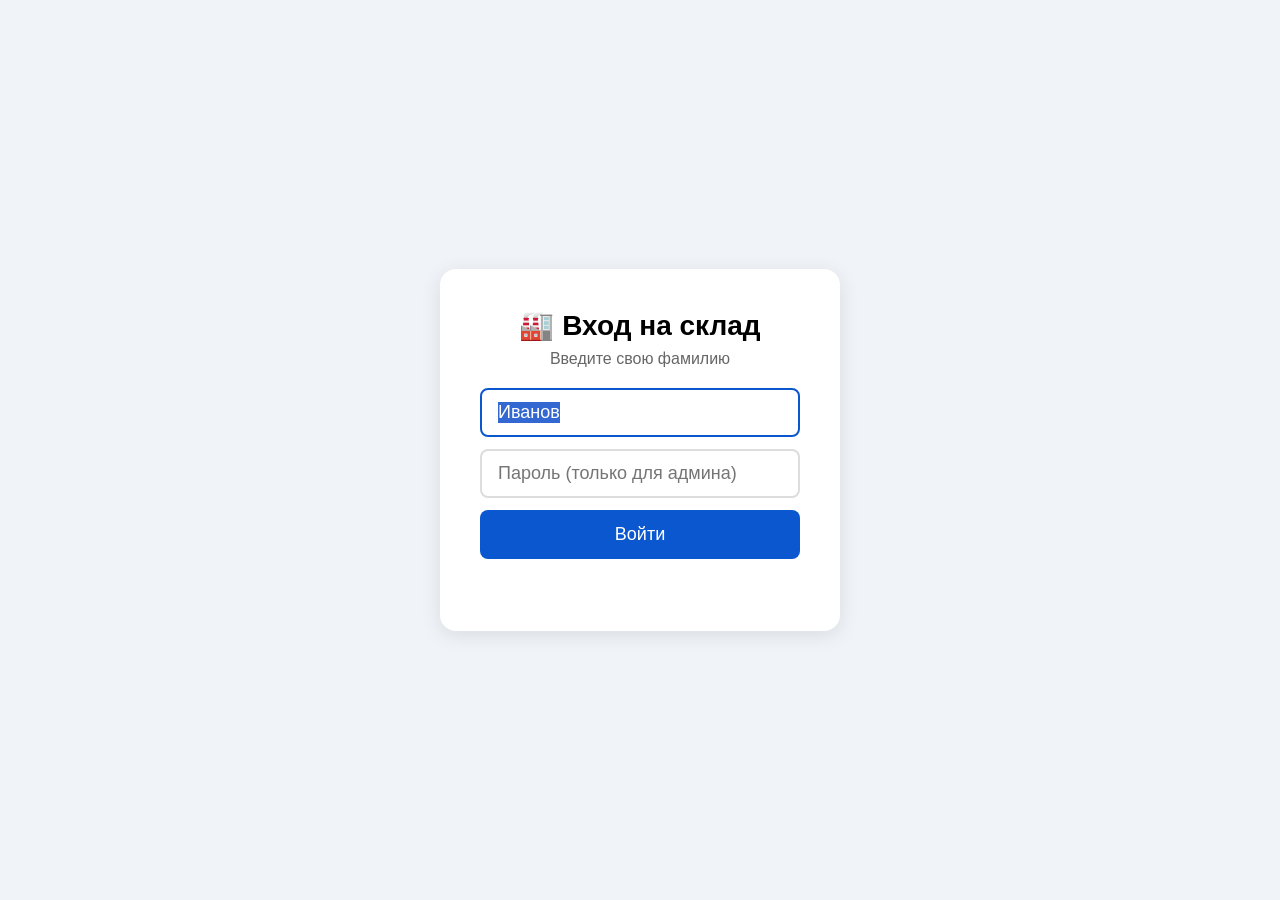
==== index.html @ 4a9bb1e1 "Auto 14.08.2026 19:12:18,93" ====
<!DOCTYPE html>
<html lang="ru">
<head>
    <meta charset="UTF-8">
    <meta name="viewport" content="width=device-width, initial-scale=1.0">
    <title>Вход на склад</title>
    <link rel="stylesheet" href="css/style.css">
</head>
<body>

     <!-- ЭКРАН ЗАГРУЗКИ ДЛЯ ЛОГИНА -->
  <div id="loadingScreen" style="display:none;position:fixed;top:0;left:0;width:100%;height:100%;background:white;z-index:9999;flex-direction:column;justify-content:center;align-items:center;text-align:center;padding:40px;">
    <div class="loader"></div>
    <div class="loading-text" id="loadingText">Загрузка...</div>
    <div class="loading-sub">Пожалуйста, подождите</div>
  </div>

    <div class="login-container">
        <h1>🏭 Вход на склад</h1>
        <p>Введите свою фамилию</p>
        <input type="text" id="userName" placeholder="Например: Иванов">
        <input type="password" id="password" placeholder="Пароль (только для админа)">
        <button onclick="login()">Войти</button>
        <div id="error" class="error"></div>
       
    </div>

    <script src="js/0_global.js"></script>
    <script src="js/api.js"></script>
    <script src="js/utils.js"></script>
    <script src="js/auth.js"></script>
</body>
</html>
---- css/style.css ----
* {
    margin: 0;
    padding: 0;
    box-sizing: border-box;
}

body {
    font-family: Arial, sans-serif;
    background: #f0f4f9;
    display: flex;
    justify-content: center;
    align-items: center;
    height: 100vh;
}

/* ===== ЭКРАН ЗАГРУЗКИ ===== */
#loadingScreen {
  display: none;
  position: fixed;
  top: 0;
  left: 0;
  width: 100%;
  height: 100%;
  background: white;
  z-index: 9999;
  flex-direction: column;
  justify-content: center;
  align-items: center;
  text-align: center;
  padding: 40px;
}

.loader {
  width: 50px;
  height: 50px;
  border: 4px solid #e8eaed;
  border-top: 4px solid #1a73e8;
  border-radius: 50%;
  animation: spin 1s linear infinite;
  margin: 0 auto 16px;
}

@keyframes spin {
  0% { transform: rotate(0deg); }
  100% { transform: rotate(360deg); }
}

.loading-text {
  font-size: 24px;
  color: #1a73e8;
  font-weight: 500;
}

.loading-sub {
  font-size: 16px;
  color: #5f6368;
  margin-top: 8px;
}

.hidden {
  display: none !important;
}

.login-container {
    background: white;
    padding: 40px;
    border-radius: 16px;
    box-shadow: 0 4px 20px rgba(0,0,0,0.1);
    text-align: center;
    
    /* ===== ИСПРАВЛЕНИЕ ДЛЯ МОБИЛЬНЫХ ===== */
    width: 100%;        /* На мобилках карточка займет всю доступную ширину */
    max-width: 400px;    /* На ПК она не станет шире 400px */
}
h1 {
    font-size: 28px;
    margin-bottom: 8px;
}

p {
    color: #666;
    margin-bottom: 20px;
}

input {
    width: 100%;
    padding: 12px 16px;
    font-size: 18px;
    border: 2px solid #ddd;
    border-radius: 8px;
    margin-bottom: 12px;
    outline: none;
}

input:focus {
    border-color: #0b57d0;
}

button {
    width: 100%;
    padding: 14px;
    font-size: 18px;
    background: #0b57d0;
    color: white;
    border: none;
    border-radius: 8px;
    cursor: pointer;
    transition: background 0.2s;
}

button:hover {
    background: #0842a0;
}

.error {
    color: #d93025;
    margin-top: 12px;
    font-size: 14px;
    min-height: 20px;
}

.hint {
    color: #999;
    font-size: 13px;
    margin-top: 20px;
    line-height: 1.6;
}
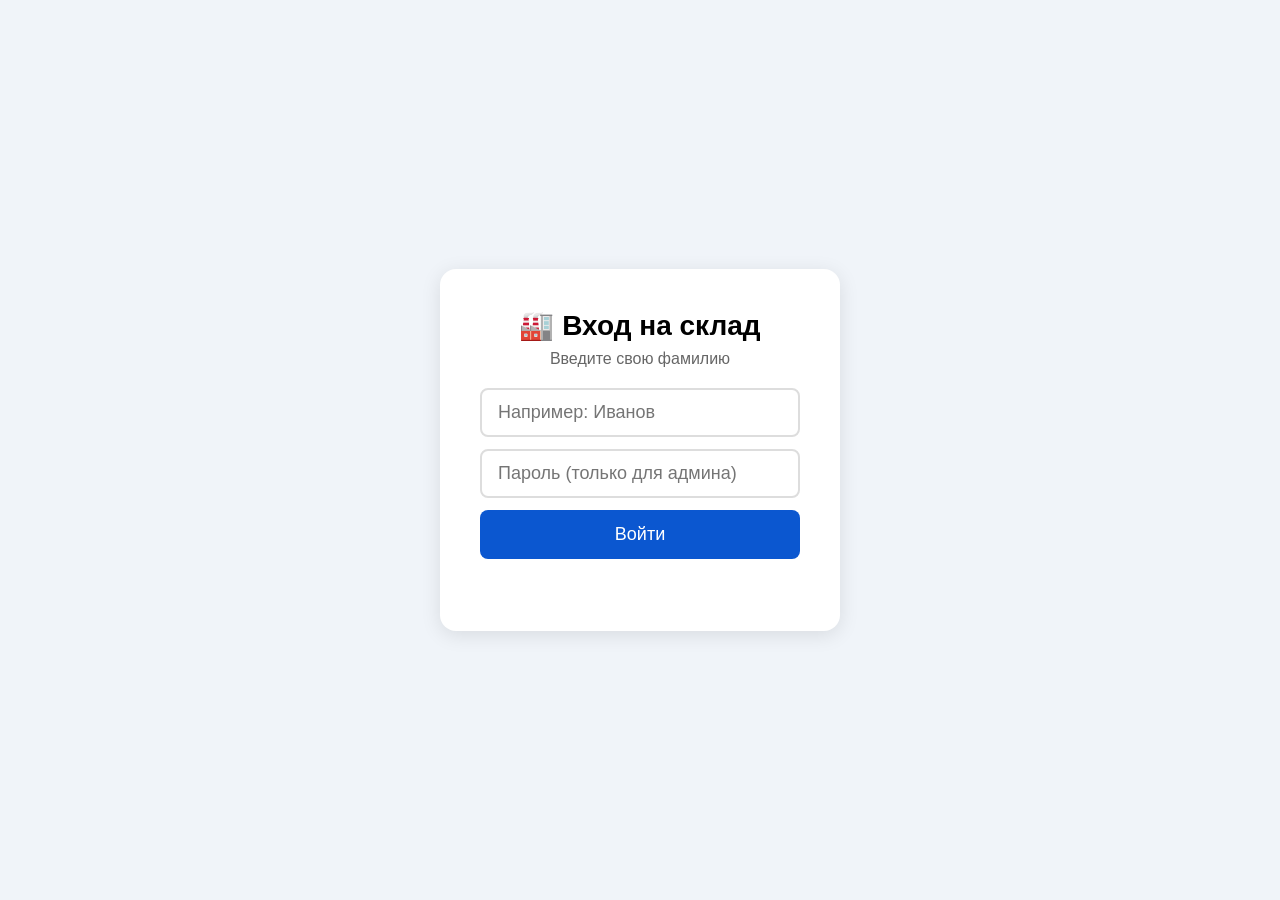
==== commit a476b1f0: "Auto 14.08.2026 19:33:59,61" ====
--- a/index.html
+++ b/index.html
@@ -25,9 +25,9 @@
        
     </div>
 
-    <script src="js/0_global.js"></script>
-    <script src="js/api.js"></script>
-    <script src="js/utils.js"></script>
-    <script src="js/auth.js"></script>
+    <script src="./js/0_Global.js"></script>
+    <script src="./js/api.js"></script>
+    <script src="./js/utils.js"></script>
+    <script src="./js/auth.js"></script>
 </body>
 </html>
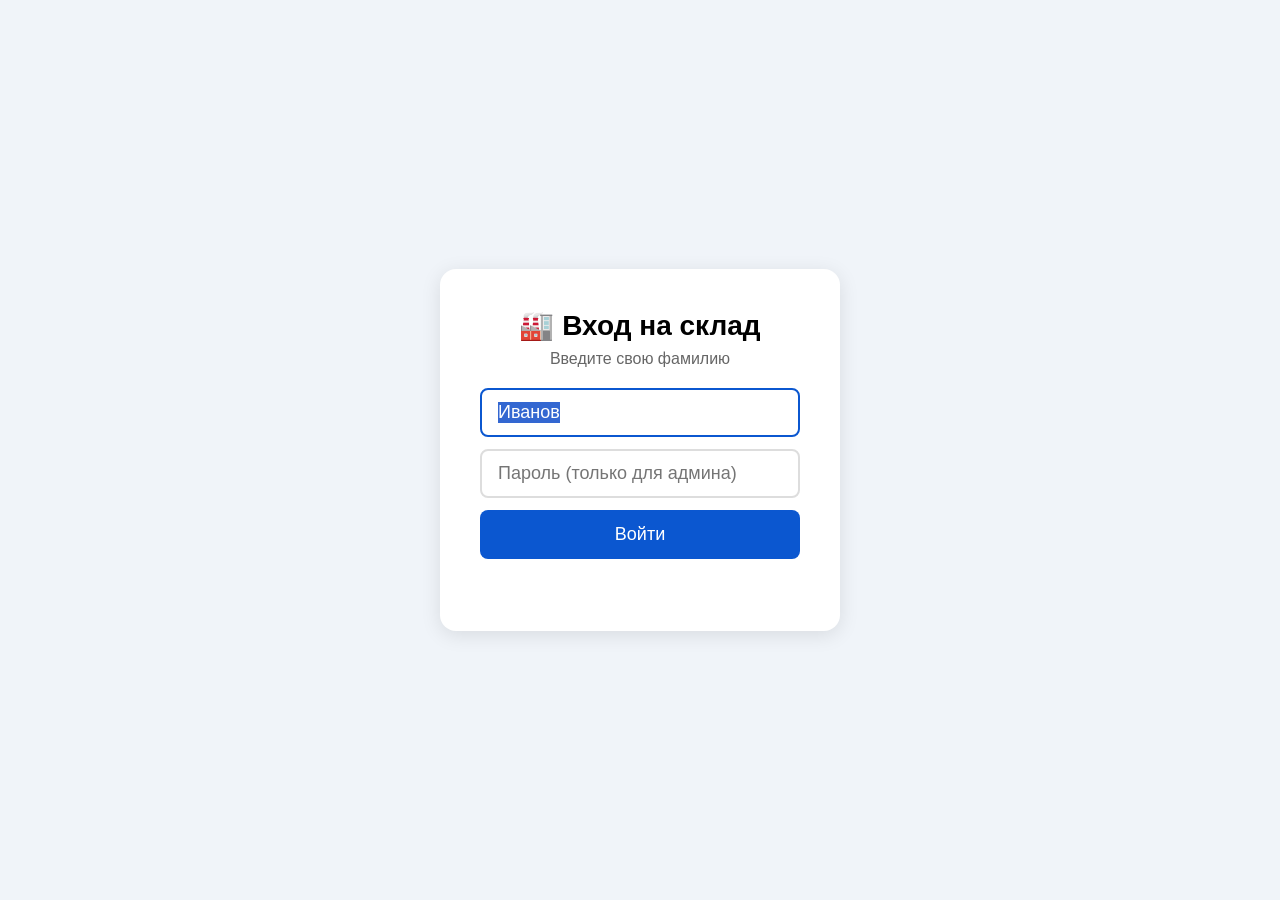
==== commit 76bb6538: "Auto 14.08.2026 19:38:03,54" ====
--- a/index.html
+++ b/index.html
@@ -25,7 +25,7 @@
        
     </div>
 
-    <script src="./js/0_Global.js"></script>
+    <script src="./js/0_global.js"></script>
     <script src="./js/api.js"></script>
     <script src="./js/utils.js"></script>
     <script src="./js/auth.js"></script>
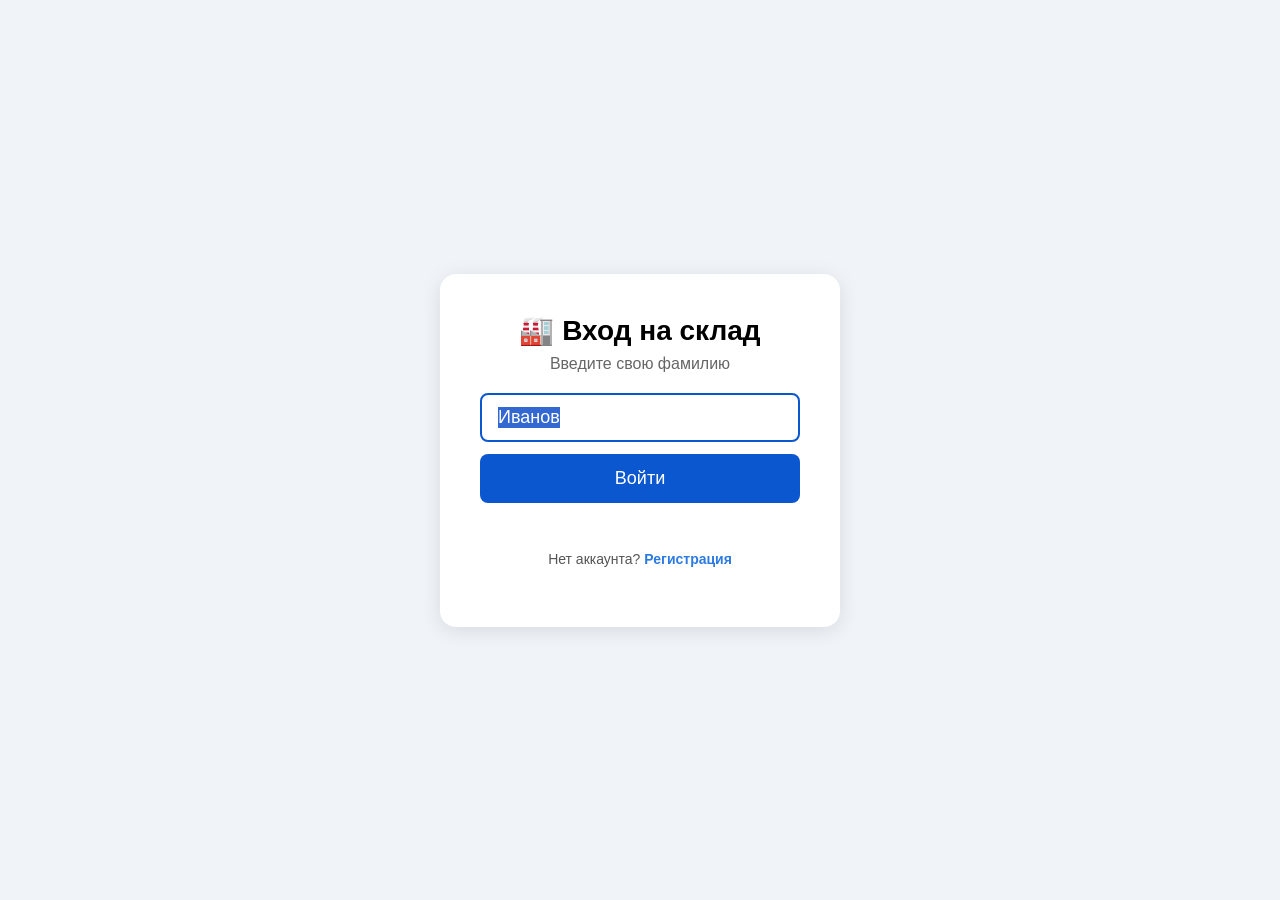
==== commit 4d42abd0: "Auto 14.09.2026 16:23:43,60" ====
--- a/index.html
+++ b/index.html
@@ -19,10 +19,11 @@
         <h1>🏭 Вход на склад</h1>
         <p>Введите свою фамилию</p>
         <input type="text" id="userName" placeholder="Например: Иванов">
-        <input type="password" id="password" placeholder="Пароль (только для админа)">
         <button onclick="login()">Войти</button>
         <div id="error" class="error"></div>
-       
+        <p style="margin-top:16px;font-size:14px;color:#555;">
+            Нет аккаунта? <a href="register.html" style="color:#2a7ae2;text-decoration:none;font-weight:600;">Регистрация</a>
+        </p>
     </div>
 
     <script src="./js/0_global.js"></script>
